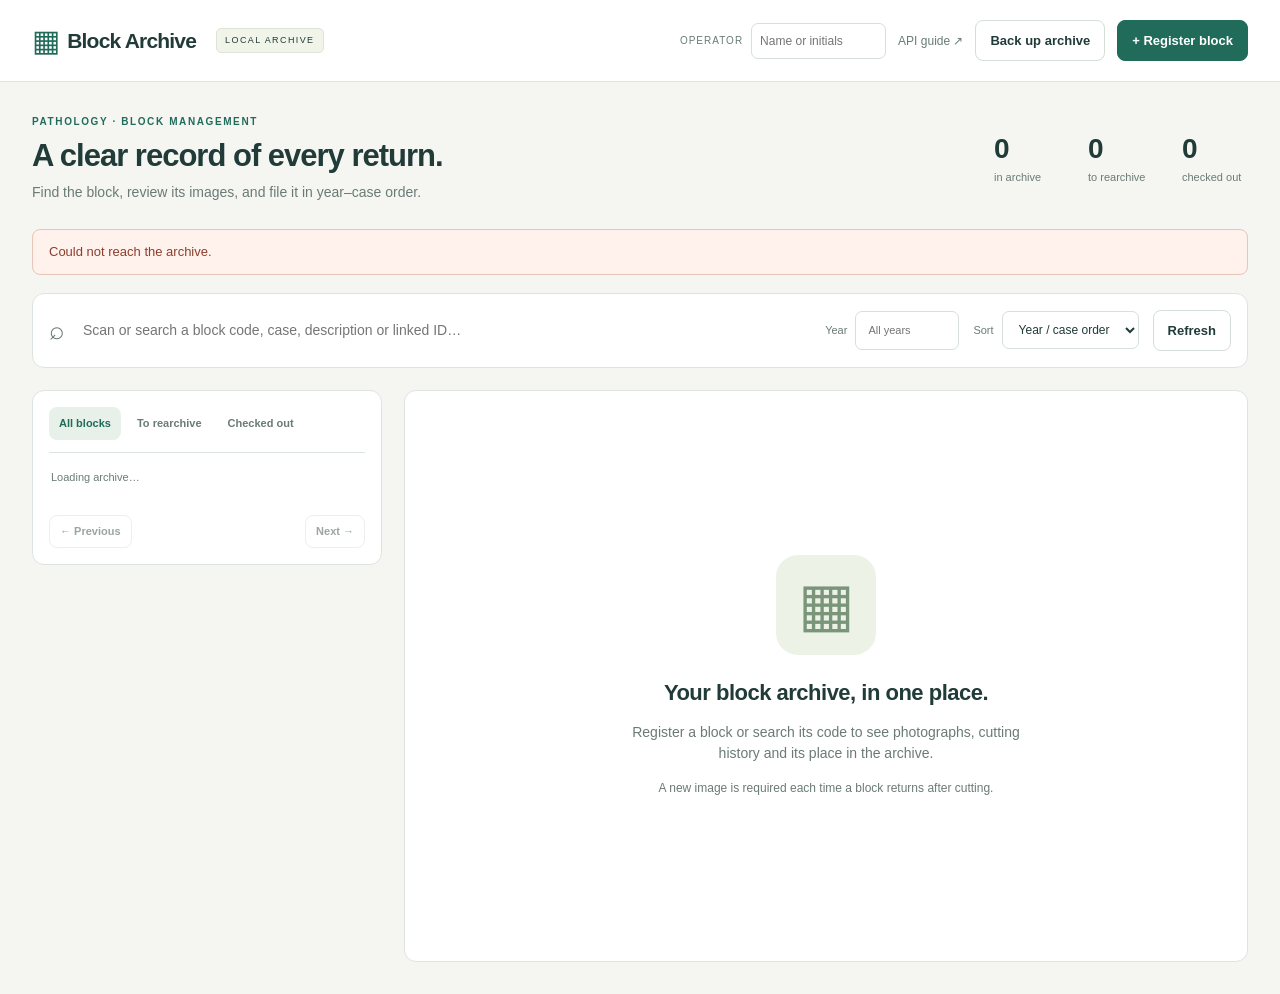
==== static/index.html @ cb8f8456 "Build pathology block archive with post-cut image workflow and versioned API" ====
<!doctype html>
<html lang="en">
<head><meta charset="utf-8"><meta name="viewport" content="width=device-width,initial-scale=1"><title>Block Archive</title><link rel="stylesheet" href="/static/style.css"><script defer src="/static/app.js"></script></head>
<body>
<header class="topbar"><a class="brand" href="/" aria-label="Block Archive home"><span class="brand-mark" aria-hidden="true">▦</span> Block Archive</a><span class="edition">LOCAL ARCHIVE</span><div class="header-actions"><label class="operator">Operator<input id="operator" placeholder="Name or initials" maxlength="80" autocomplete="off"></label><a href="/static/api.html" class="quiet-link">API guide ↗</a><a href="/api/v1/backup" class="button" download>Back up archive</a><button class="primary" id="newBlock">+ Register block</button></div></header>
<main>
<div class="page-heading"><div><p class="eyebrow">PATHOLOGY · BLOCK MANAGEMENT</p><h1>A clear record of every return.</h1><p class="muted">Find the block, review its images, and file it in year–case order.</p></div><div class="stats" aria-label="Archive totals"><div><strong id="archivedCount">0</strong><span>in archive</span></div><div><strong id="pendingCount">0</strong><span>to rearchive</span></div><div><strong id="outCount">0</strong><span>checked out</span></div></div></div>
<div id="message" role="status" aria-live="polite" hidden></div>
<section class="search-bar" aria-label="Search archive"><label class="search-field"><span aria-hidden="true">⌕</span><input id="search" type="search" placeholder="Scan or search a block code, case, description or linked ID…" aria-label="Search block archive" autocomplete="off"></label><label class="filter-label">Year<input id="year" type="number" min="1900" max="2199" placeholder="All years" aria-label="Filter archive year"></label><label class="filter-label">Sort<select id="sort"><option value="archive">Year / case order</option><option value="recent">Recent activity</option></select></label><button id="refresh" class="button">Refresh</button></section>
<div class="workspace">
<aside class="records-panel"><div class="tabs" role="group" aria-label="Filter by status"><button class="active" data-status="">All blocks</button><button data-status="awaiting_archive">To rearchive</button><button data-status="checked_out">Checked out</button></div><div class="results-heading"><span id="resultsCount">Loading archive…</span></div><div id="blockList" class="block-list"></div><div class="pagination"><button id="previous" disabled>← Previous</button><button id="next" disabled>Next →</button></div></aside>
<section id="record" class="record-panel" aria-label="Selected block"><div class="welcome"><div class="archive-symbol" aria-hidden="true">▦</div><h2>Your block archive, in one place.</h2><p>Register a block or search its code to see photographs, cutting history and its place in the archive.</p><p class="small">A new image is required each time a block returns after cutting.</p></div></section>
</div>
</main>
<dialog id="registerDialog"><form id="registerForm"><div class="dialog-heading"><div><p class="eyebrow">NEW ARCHIVE RECORD</p><h2>Register a block</h2></div><button type="button" class="icon-button" data-close="registerDialog" aria-label="Close registration">×</button></div><label>Full block code<input name="block_code" required maxlength="120" placeholder="e.g. TEST-2026-001234-B4" autocomplete="off"></label><p class="field-help">Include the block suffix if a case contains several blocks. This is the permanent lookup code.</p><div class="form-row"><label>Archive year<input name="archive_year" type="number" min="1900" max="2199" required></label><label>Case number<input name="case_number" inputmode="numeric" pattern="[0-9]{1,12}" maxlength="12" placeholder="001234" required></label></div><p class="field-help">The filing position follows your existing year–case sequence.</p><div class="form-row"><label>Subspecimen<input name="subspecimen" pattern="[A-Z]{1,4}" maxlength="4" placeholder="B" required></label><label>Cassette number<input name="cassette_number" type="number" min="1" max="9999" placeholder="4" required></label></div><label>Cassette contents / description<input name="description" maxlength="2000" placeholder="Optional description to help find this block"></label><p class="form-error" role="alert"></p><div class="dialog-actions"><button type="button" data-close="registerDialog">Cancel</button><button class="primary" data-mutate>Register block</button></div></form></dialog>
<dialog id="linkDialog"><form id="linkForm"><div class="dialog-heading"><div><p class="eyebrow">LINK OTHER DATA</p><h2>Add a data reference</h2></div><button type="button" class="icon-button" data-close="linkDialog" aria-label="Close data reference">×</button></div><label>System or dataset<input name="system" maxlength="80" placeholder="e.g. Slide archive or Research dataset" required></label><label>Record ID in that system<input name="external_id" maxlength="200" required></label><label>Record URL<input name="url" type="url" placeholder="https://… (optional)"></label><p class="field-help">References are searchable. Adding a link does not send data to that system.</p><p class="form-error" role="alert"></p><div class="dialog-actions"><button type="button" data-close="linkDialog">Cancel</button><button class="primary" data-mutate>Save reference</button></div></form></dialog>
</body></html>
---- static/style.css ----
:root{font-family:Inter,-apple-system,BlinkMacSystemFont,"Segoe UI",sans-serif;color:#203b38;background:#f5f6f2;font-synthesis:none;line-height:1.5;--ink:#203b38;--muted:#6a7b76;--teal:#216b5b;--line:#dde4de;--amber:#986522}*{box-sizing:border-box}body{margin:0}button,input,select,textarea{font:inherit}button,.button{border:1px solid #d4ded7;background:white;color:var(--ink);border-radius:8px;padding:10px 14px;font-size:13px;font-weight:600;cursor:pointer;text-decoration:none;display:inline-flex;align-items:center;justify-content:center;gap:6px}button:hover,.button:hover{background:#f0f5ef}button:disabled{opacity:.45;cursor:not-allowed}.primary{background:var(--teal);color:#fff;border-color:var(--teal)}.primary:hover{background:#185344}.topbar{background:#fff;border-bottom:1px solid var(--line);display:flex;align-items:center;gap:20px;padding:18px 32px}.brand{font-size:21px;font-weight:750;letter-spacing:-.8px;color:var(--ink);text-decoration:none;white-space:nowrap;display:flex;gap:8px;align-items:center}.brand-mark{font-size:30px;color:var(--teal)}.edition{font-size:9px;letter-spacing:1.4px;border:1px solid #dbe4d5;background:#f1f5e9;border-radius:5px;padding:5px 8px;white-space:nowrap}.header-actions{margin-left:auto;display:flex;align-items:center;gap:12px}.quiet-link{font-size:12px;color:var(--muted);text-decoration:none}.operator{font-size:10px;color:var(--muted);display:flex;align-items:center;gap:8px;text-transform:uppercase;letter-spacing:1px}.operator input{width:135px;font-size:12px;padding:8px;letter-spacing:0}input,select,textarea{border:1px solid #d6dfd8;border-radius:7px;background:white;padding:10px 12px;color:var(--ink);min-width:0}input:focus,select:focus,textarea:focus{outline:2px solid #74a895;outline-offset:2px}button:focus-visible,a:focus-visible{outline:3px solid #bf975e;outline-offset:3px}main{max-width:1500px;margin:0 auto;padding:32px}.page-heading{display:flex;align-items:center;justify-content:space-between;gap:24px;margin-bottom:26px}h1{font-size:31px;line-height:1.2;letter-spacing:-1px;margin:8px 0}h2{font-size:22px;line-height:1.25;letter-spacing:-.5px;margin:0}h3{font-size:15px;margin:0}p{margin:0}.eyebrow{font-size:10px;letter-spacing:1.6px;font-weight:700;color:var(--teal)}.muted{color:var(--muted);font-size:14px}.stats{display:flex;gap:28px}.stats>div{display:flex;flex-direction:column;min-width:66px}.stats strong{font-size:28px;font-weight:650;line-height:1.2}.stats span{font-size:11px;color:var(--muted);margin-top:4px}.search-bar{display:flex;gap:14px;align-items:center;padding:16px;background:white;border:1px solid var(--line);border-radius:12px;margin-bottom:22px}.search-field{display:flex;align-items:center;gap:10px;flex:1;min-width:150px}.search-field span{font-size:26px;color:var(--muted)}.search-field input{border:0;width:100%;font-size:14px;padding:8px}.filter-label{font-size:11px;display:flex;align-items:center;gap:8px;color:var(--muted)}.filter-label input{width:104px}.filter-label select{font-size:12px}.workspace{display:grid;grid-template-columns:350px minmax(0,1fr);gap:22px;align-items:start}.records-panel,.record-panel{border:1px solid var(--line);border-radius:12px;background:white;overflow:hidden}.records-panel{padding:16px}.tabs{display:flex;border-bottom:1px solid var(--line);gap:6px;padding-bottom:12px}.tabs button{border:0;padding:8px 10px;font-size:11px;background:transparent;color:var(--muted)}.tabs button.active{background:#e8f1e9;color:var(--teal)}.results-heading{font-size:11px;color:var(--muted);padding:16px 2px 12px}.block-list{display:flex;flex-direction:column;gap:8px;max-height:900px;overflow:auto}.block-card{width:100%;display:flex;text-align:left;justify-content:flex-start;gap:12px;padding:12px;border-color:transparent;border-radius:9px;min-width:0}.block-card.selected{border-color:#8bb5a2;background:#f0f6f0}.block-card>div{min-width:0;flex:1}.block-card strong{font-size:13px;display:block;overflow-wrap:anywhere}.block-card small{display:block;color:var(--muted);font-size:11px;font-weight:400;margin:3px 0}.thumb,.thumb-placeholder{width:64px;height:66px;border-radius:6px;object-fit:cover;background:#eff1e9;flex-shrink:0}.thumb-placeholder{display:grid;place-items:center;font-size:23px;color:#adb8a9}.badge{display:inline-flex;align-items:center;border-radius:5px;padding:3px 6px;font-size:10px;font-weight:600;background:#f1f3ef;color:#596c64;white-space:nowrap}.badge.archived{background:#eaf3e7;color:#417341}.badge.checked_out{background:#f3ede2;color:#936923}.badge.awaiting_archive{background:#e8f0f3;color:#396a7e}.pagination{display:flex;justify-content:space-between;margin-top:18px}.pagination button{font-size:11px;padding:7px 10px}.record-panel{min-height:570px}.welcome{min-height:570px;display:flex;flex-direction:column;align-items:center;justify-content:center;text-align:center;padding:45px;gap:15px;color:var(--muted)}.welcome h2{color:var(--ink)}.welcome p{max-width:420px;font-size:14px}.welcome .small{font-size:12px}.archive-symbol{font-size:60px;color:#79957a;background:#edf2e7;width:100px;height:100px;border-radius:22px;display:grid;place-items:center;margin-bottom:9px}.record-header{display:flex;align-items:flex-start;justify-content:space-between;padding:24px 26px 20px;border-bottom:1px solid var(--line);gap:14px}.record-header h2{overflow-wrap:anywhere;margin-top:5px}.record-header .muted{margin-top:6px;overflow-wrap:anywhere}.record-tools{display:flex;gap:7px;flex-wrap:wrap;justify-content:flex-end}.record-tools button,.record-tools a{font-size:11px;padding:8px 10px}.record-body{padding:24px;display:grid;grid-template-columns:minmax(0,1.15fr) minmax(235px,.85fr);gap:24px}.hero-frame{aspect-ratio:4/3;background:#f0f2eb;border:1px solid #e1e7dd;border-radius:9px;display:grid;place-items:center;overflow:hidden}.hero-frame img{width:100%;height:100%;object-fit:contain}.hero-placeholder{text-align:center;color:#8a9a8a;font-size:13px;padding:24px}.hero-placeholder span{font-size:46px;display:block;margin-bottom:10px}.photo-caption{font-size:11px;color:var(--muted);margin:10px 0;display:flex;justify-content:space-between;gap:8px}.photo-caption a{color:var(--teal)}.photo-strip{display:flex;gap:7px;overflow:auto;padding:3px 0 8px}.photo-strip button{padding:3px;flex-shrink:0;display:block}.photo-strip button.selected{border-color:var(--teal);background:#e9f2e8}.photo-strip img{width:56px;height:52px;object-fit:cover;border-radius:4px;display:block}.photo-strip small{font-size:9px;color:var(--muted);display:block;margin:4px 0 0}.filing-position{padding:16px;border:1px solid var(--line);border-radius:9px;margin-bottom:14px}.filing-position p{font-size:10px;color:var(--muted);text-transform:uppercase;letter-spacing:1px}.filing-position strong{font-size:24px;letter-spacing:-.6px;display:block;margin:5px 0}.filing-position small{font-size:11px;color:var(--muted)}.workflow{padding:18px;background:#f1f5ed;border-radius:9px}.workflow p{font-size:12px;color:#667963;margin:8px 0 14px}.workflow button{width:100%;margin-top:12px}.workflow label{font-size:12px;display:block}.workflow input[type=file]{font-size:10px;width:100%;margin-top:8px;padding:8px}.workflow textarea{display:block;width:100%;font-size:12px;min-height:65px;resize:vertical;margin-top:7px}.ready{font-size:11px;color:#3b714c;border-left:3px solid #8cae82;padding-left:9px;margin:12px 0}.section-divider{border-top:1px solid var(--line);padding:22px 26px}.section-title{display:flex;align-items:center;justify-content:space-between;margin-bottom:13px}.section-title button{font-size:11px;padding:6px 9px}.external-links{display:flex;gap:8px;flex-wrap:wrap}.external-link{border:1px solid var(--line);padding:9px 12px;border-radius:7px;font-size:12px;color:var(--ink);text-decoration:none;overflow-wrap:anywhere}.external-link small{display:block;font-size:10px;color:var(--muted)}.empty-note{color:var(--muted);font-size:12px}.history{list-style:none;padding:0;margin:0;max-height:320px;overflow:auto}.history li{padding:10px 0 10px 18px;border-left:2px solid #dce6d6;position:relative;margin-left:4px;font-size:12px}.history li:before{content:'';width:7px;height:7px;background:#8aaa8b;border:2px solid white;border-radius:50%;position:absolute;left:-5px;top:16px}.history time{font-size:10px;color:var(--muted)}.history p{color:var(--muted);font-size:11px;overflow-wrap:anywhere}.history strong{font-weight:600}.description-form textarea{width:100%;font-size:12px;resize:vertical;min-height:70px}.description-form button{margin-top:8px;font-size:11px}dialog{border:1px solid var(--line);border-radius:14px;padding:28px;width:min(480px,calc(100% - 24px));color:var(--ink);box-shadow:0 20px 70px #16392d25}dialog::backdrop{background:#193b314b;backdrop-filter:blur(3px)}.dialog-heading{display:flex;justify-content:space-between;gap:14px;margin-bottom:22px}.dialog-heading h2{margin-top:6px}.icon-button{font-size:24px;background:none;border:0;padding:0 7px}.dialog-actions{display:flex;justify-content:flex-end;gap:9px;margin-top:24px}form>label{display:block;margin:16px 0;font-size:12px;font-weight:600}form>label input,.form-row input{display:block;width:100%;margin-top:6px;font-weight:400} .form-row{display:grid;grid-template-columns:1fr 1fr;gap:16px}.form-row label{font-size:12px;font-weight:600}.field-help{font-size:11px;color:var(--muted);margin:-5px 0 16px}.form-error{font-size:12px;color:#9d4634;margin-top:10px}#message{padding:12px 16px;background:#e9f2e6;border:1px solid #c3d8bd;border-radius:8px;margin-bottom:18px;font-size:13px}#message.error{color:#8b3e2d;background:#fff1eb;border-color:#e8c6b7}[hidden]{display:none!important}.api-content{max-width:900px}.api-content h2{margin:30px 0 14px}.api-content p{margin:12px 0}.api-content pre{padding:18px;background:#e9eee6;border-radius:10px;overflow:auto;font-size:12px}.api-content table{border-collapse:collapse;width:100%;font-size:13px}.api-content td,.api-content th{border-bottom:1px solid var(--line);text-align:left;padding:12px 8px}.api-content code{overflow-wrap:anywhere}
@media(min-width:1600px){.workspace{grid-template-columns:380px minmax(0,1fr)}}@media(max-width:1150px){.topbar{flex-wrap:wrap;padding:16px 24px}.header-actions{gap:9px}.edition{display:none}.workspace{grid-template-columns:310px minmax(0,1fr)}.record-body{grid-template-columns:1fr}.stats{gap:16px}.record-header{flex-wrap:wrap}h1{font-size:27px}}@media(max-width:800px){main{padding:22px 16px}.topbar{padding:12px 16px;gap:12px}.header-actions{margin:0;flex-wrap:wrap;width:100%}.operator{margin-right:auto}.operator input{width:120px}.page-heading{display:block}.stats{margin-top:20px;gap:34px}.search-bar{flex-wrap:wrap;padding:12px}.search-field{flex-basis:100%}.filter-label{flex:1}.workspace{grid-template-columns:1fr}.block-list{max-height:340px}.record-body{grid-template-columns:minmax(0,1.1fr) minmax(220px,.9fr)}.welcome{min-height:340px;padding:28px}.record-panel{min-height:340px}}@media(max-width:550px){.record-body{grid-template-columns:1fr;padding:18px}.record-header,.section-divider{padding:18px}.stats{justify-content:space-between}.header-actions>.button{font-size:11px}.record-tools{justify-content:flex-start}.search-bar #refresh{padding:8px}.filter-label{gap:5px}.filter-label select{max-width:160px}.page-heading .muted{font-size:13px}.brand{font-size:20px}}
.current-case-block{border-color:#79a690;background:#ecf4e9}
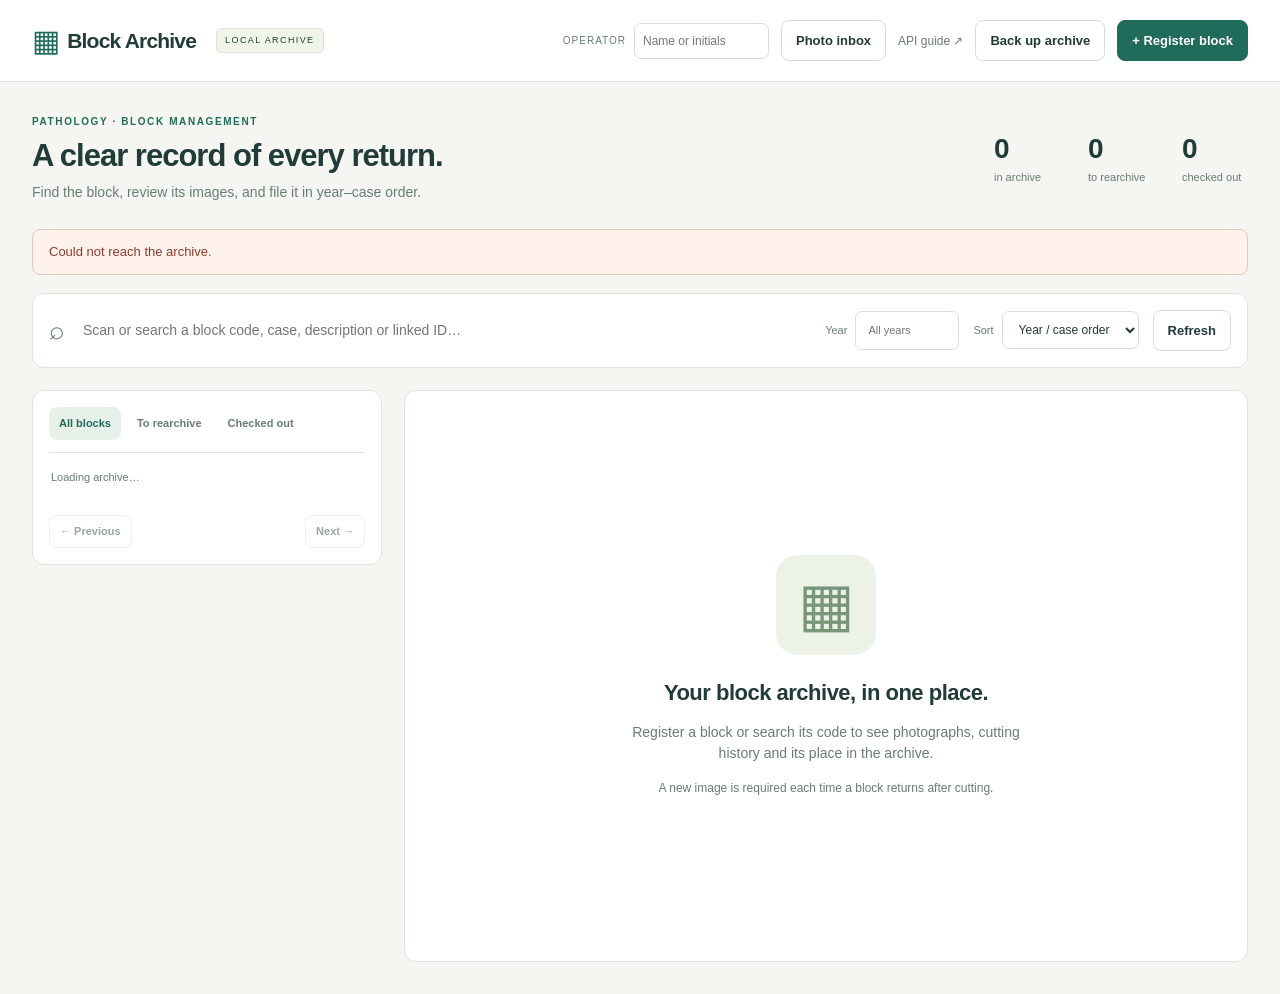
==== commit 1f04ee81: "Add private historical photo inbox with local label search" ====
--- a/static/index.html
+++ b/static/index.html
@@ -2,7 +2,7 @@
 <html lang="en">
 <head><meta charset="utf-8"><meta name="viewport" content="width=device-width,initial-scale=1"><title>Block Archive</title><link rel="stylesheet" href="/static/style.css"><script defer src="/static/app.js"></script></head>
 <body>
-<header class="topbar"><a class="brand" href="/" aria-label="Block Archive home"><span class="brand-mark" aria-hidden="true">▦</span> Block Archive</a><span class="edition">LOCAL ARCHIVE</span><div class="header-actions"><label class="operator">Operator<input id="operator" placeholder="Name or initials" maxlength="80" autocomplete="off"></label><a href="/static/api.html" class="quiet-link">API guide ↗</a><a href="/api/v1/backup" class="button" download>Back up archive</a><button class="primary" id="newBlock">+ Register block</button></div></header>
+<header class="topbar"><a class="brand" href="/" aria-label="Block Archive home"><span class="brand-mark" aria-hidden="true">▦</span> Block Archive</a><span class="edition">LOCAL ARCHIVE</span><div class="header-actions"><label class="operator">Operator<input id="operator" placeholder="Name or initials" maxlength="80" autocomplete="off"></label><a href="/imports" class="button" id="photoInbox">Photo inbox</a><a href="/static/api.html" class="quiet-link">API guide ↗</a><a href="/api/v1/backup" class="button" download>Back up archive</a><button class="primary" id="newBlock">+ Register block</button></div></header>
 <main>
 <div class="page-heading"><div><p class="eyebrow">PATHOLOGY · BLOCK MANAGEMENT</p><h1>A clear record of every return.</h1><p class="muted">Find the block, review its images, and file it in year–case order.</p></div><div class="stats" aria-label="Archive totals"><div><strong id="archivedCount">0</strong><span>in archive</span></div><div><strong id="pendingCount">0</strong><span>to rearchive</span></div><div><strong id="outCount">0</strong><span>checked out</span></div></div></div>
 <div id="message" role="status" aria-live="polite" hidden></div>
--- a/static/style.css
+++ b/static/style.css
@@ -1,3 +1,4 @@
 :root{font-family:Inter,-apple-system,BlinkMacSystemFont,"Segoe UI",sans-serif;color:#203b38;background:#f5f6f2;font-synthesis:none;line-height:1.5;--ink:#203b38;--muted:#6a7b76;--teal:#216b5b;--line:#dde4de;--amber:#986522}*{box-sizing:border-box}body{margin:0}button,input,select,textarea{font:inherit}button,.button{border:1px solid #d4ded7;background:white;color:var(--ink);border-radius:8px;padding:10px 14px;font-size:13px;font-weight:600;cursor:pointer;text-decoration:none;display:inline-flex;align-items:center;justify-content:center;gap:6px}button:hover,.button:hover{background:#f0f5ef}button:disabled{opacity:.45;cursor:not-allowed}.primary{background:var(--teal);color:#fff;border-color:var(--teal)}.primary:hover{background:#185344}.topbar{background:#fff;border-bottom:1px solid var(--line);display:flex;align-items:center;gap:20px;padding:18px 32px}.brand{font-size:21px;font-weight:750;letter-spacing:-.8px;color:var(--ink);text-decoration:none;white-space:nowrap;display:flex;gap:8px;align-items:center}.brand-mark{font-size:30px;color:var(--teal)}.edition{font-size:9px;letter-spacing:1.4px;border:1px solid #dbe4d5;background:#f1f5e9;border-radius:5px;padding:5px 8px;white-space:nowrap}.header-actions{margin-left:auto;display:flex;align-items:center;gap:12px}.quiet-link{font-size:12px;color:var(--muted);text-decoration:none}.operator{font-size:10px;color:var(--muted);display:flex;align-items:center;gap:8px;text-transform:uppercase;letter-spacing:1px}.operator input{width:135px;font-size:12px;padding:8px;letter-spacing:0}input,select,textarea{border:1px solid #d6dfd8;border-radius:7px;background:white;padding:10px 12px;color:var(--ink);min-width:0}input:focus,select:focus,textarea:focus{outline:2px solid #74a895;outline-offset:2px}button:focus-visible,a:focus-visible{outline:3px solid #bf975e;outline-offset:3px}main{max-width:1500px;margin:0 auto;padding:32px}.page-heading{display:flex;align-items:center;justify-content:space-between;gap:24px;margin-bottom:26px}h1{font-size:31px;line-height:1.2;letter-spacing:-1px;margin:8px 0}h2{font-size:22px;line-height:1.25;letter-spacing:-.5px;margin:0}h3{font-size:15px;margin:0}p{margin:0}.eyebrow{font-size:10px;letter-spacing:1.6px;font-weight:700;color:var(--teal)}.muted{color:var(--muted);font-size:14px}.stats{display:flex;gap:28px}.stats>div{display:flex;flex-direction:column;min-width:66px}.stats strong{font-size:28px;font-weight:650;line-height:1.2}.stats span{font-size:11px;color:var(--muted);margin-top:4px}.search-bar{display:flex;gap:14px;align-items:center;padding:16px;background:white;border:1px solid var(--line);border-radius:12px;margin-bottom:22px}.search-field{display:flex;align-items:center;gap:10px;flex:1;min-width:150px}.search-field span{font-size:26px;color:var(--muted)}.search-field input{border:0;width:100%;font-size:14px;padding:8px}.filter-label{font-size:11px;display:flex;align-items:center;gap:8px;color:var(--muted)}.filter-label input{width:104px}.filter-label select{font-size:12px}.workspace{display:grid;grid-template-columns:350px minmax(0,1fr);gap:22px;align-items:start}.records-panel,.record-panel{border:1px solid var(--line);border-radius:12px;background:white;overflow:hidden}.records-panel{padding:16px}.tabs{display:flex;border-bottom:1px solid var(--line);gap:6px;padding-bottom:12px}.tabs button{border:0;padding:8px 10px;font-size:11px;background:transparent;color:var(--muted)}.tabs button.active{background:#e8f1e9;color:var(--teal)}.results-heading{font-size:11px;color:var(--muted);padding:16px 2px 12px}.block-list{display:flex;flex-direction:column;gap:8px;max-height:900px;overflow:auto}.block-card{width:100%;display:flex;text-align:left;justify-content:flex-start;gap:12px;padding:12px;border-color:transparent;border-radius:9px;min-width:0}.block-card.selected{border-color:#8bb5a2;background:#f0f6f0}.block-card>div{min-width:0;flex:1}.block-card strong{font-size:13px;display:block;overflow-wrap:anywhere}.block-card small{display:block;color:var(--muted);font-size:11px;font-weight:400;margin:3px 0}.thumb,.thumb-placeholder{width:64px;height:66px;border-radius:6px;object-fit:cover;background:#eff1e9;flex-shrink:0}.thumb-placeholder{display:grid;place-items:center;font-size:23px;color:#adb8a9}.badge{display:inline-flex;align-items:center;border-radius:5px;padding:3px 6px;font-size:10px;font-weight:600;background:#f1f3ef;color:#596c64;white-space:nowrap}.badge.archived{background:#eaf3e7;color:#417341}.badge.checked_out{background:#f3ede2;color:#936923}.badge.awaiting_archive{background:#e8f0f3;color:#396a7e}.pagination{display:flex;justify-content:space-between;margin-top:18px}.pagination button{font-size:11px;padding:7px 10px}.record-panel{min-height:570px}.welcome{min-height:570px;display:flex;flex-direction:column;align-items:center;justify-content:center;text-align:center;padding:45px;gap:15px;color:var(--muted)}.welcome h2{color:var(--ink)}.welcome p{max-width:420px;font-size:14px}.welcome .small{font-size:12px}.archive-symbol{font-size:60px;color:#79957a;background:#edf2e7;width:100px;height:100px;border-radius:22px;display:grid;place-items:center;margin-bottom:9px}.record-header{display:flex;align-items:flex-start;justify-content:space-between;padding:24px 26px 20px;border-bottom:1px solid var(--line);gap:14px}.record-header h2{overflow-wrap:anywhere;margin-top:5px}.record-header .muted{margin-top:6px;overflow-wrap:anywhere}.record-tools{display:flex;gap:7px;flex-wrap:wrap;justify-content:flex-end}.record-tools button,.record-tools a{font-size:11px;padding:8px 10px}.record-body{padding:24px;display:grid;grid-template-columns:minmax(0,1.15fr) minmax(235px,.85fr);gap:24px}.hero-frame{aspect-ratio:4/3;background:#f0f2eb;border:1px solid #e1e7dd;border-radius:9px;display:grid;place-items:center;overflow:hidden}.hero-frame img{width:100%;height:100%;object-fit:contain}.hero-placeholder{text-align:center;color:#8a9a8a;font-size:13px;padding:24px}.hero-placeholder span{font-size:46px;display:block;margin-bottom:10px}.photo-caption{font-size:11px;color:var(--muted);margin:10px 0;display:flex;justify-content:space-between;gap:8px}.photo-caption a{color:var(--teal)}.photo-strip{display:flex;gap:7px;overflow:auto;padding:3px 0 8px}.photo-strip button{padding:3px;flex-shrink:0;display:block}.photo-strip button.selected{border-color:var(--teal);background:#e9f2e8}.photo-strip img{width:56px;height:52px;object-fit:cover;border-radius:4px;display:block}.photo-strip small{font-size:9px;color:var(--muted);display:block;margin:4px 0 0}.filing-position{padding:16px;border:1px solid var(--line);border-radius:9px;margin-bottom:14px}.filing-position p{font-size:10px;color:var(--muted);text-transform:uppercase;letter-spacing:1px}.filing-position strong{font-size:24px;letter-spacing:-.6px;display:block;margin:5px 0}.filing-position small{font-size:11px;color:var(--muted)}.workflow{padding:18px;background:#f1f5ed;border-radius:9px}.workflow p{font-size:12px;color:#667963;margin:8px 0 14px}.workflow button{width:100%;margin-top:12px}.workflow label{font-size:12px;display:block}.workflow input[type=file]{font-size:10px;width:100%;margin-top:8px;padding:8px}.workflow textarea{display:block;width:100%;font-size:12px;min-height:65px;resize:vertical;margin-top:7px}.ready{font-size:11px;color:#3b714c;border-left:3px solid #8cae82;padding-left:9px;margin:12px 0}.section-divider{border-top:1px solid var(--line);padding:22px 26px}.section-title{display:flex;align-items:center;justify-content:space-between;margin-bottom:13px}.section-title button{font-size:11px;padding:6px 9px}.external-links{display:flex;gap:8px;flex-wrap:wrap}.external-link{border:1px solid var(--line);padding:9px 12px;border-radius:7px;font-size:12px;color:var(--ink);text-decoration:none;overflow-wrap:anywhere}.external-link small{display:block;font-size:10px;color:var(--muted)}.empty-note{color:var(--muted);font-size:12px}.history{list-style:none;padding:0;margin:0;max-height:320px;overflow:auto}.history li{padding:10px 0 10px 18px;border-left:2px solid #dce6d6;position:relative;margin-left:4px;font-size:12px}.history li:before{content:'';width:7px;height:7px;background:#8aaa8b;border:2px solid white;border-radius:50%;position:absolute;left:-5px;top:16px}.history time{font-size:10px;color:var(--muted)}.history p{color:var(--muted);font-size:11px;overflow-wrap:anywhere}.history strong{font-weight:600}.description-form textarea{width:100%;font-size:12px;resize:vertical;min-height:70px}.description-form button{margin-top:8px;font-size:11px}dialog{border:1px solid var(--line);border-radius:14px;padding:28px;width:min(480px,calc(100% - 24px));color:var(--ink);box-shadow:0 20px 70px #16392d25}dialog::backdrop{background:#193b314b;backdrop-filter:blur(3px)}.dialog-heading{display:flex;justify-content:space-between;gap:14px;margin-bottom:22px}.dialog-heading h2{margin-top:6px}.icon-button{font-size:24px;background:none;border:0;padding:0 7px}.dialog-actions{display:flex;justify-content:flex-end;gap:9px;margin-top:24px}form>label{display:block;margin:16px 0;font-size:12px;font-weight:600}form>label input,.form-row input{display:block;width:100%;margin-top:6px;font-weight:400} .form-row{display:grid;grid-template-columns:1fr 1fr;gap:16px}.form-row label{font-size:12px;font-weight:600}.field-help{font-size:11px;color:var(--muted);margin:-5px 0 16px}.form-error{font-size:12px;color:#9d4634;margin-top:10px}#message{padding:12px 16px;background:#e9f2e6;border:1px solid #c3d8bd;border-radius:8px;margin-bottom:18px;font-size:13px}#message.error{color:#8b3e2d;background:#fff1eb;border-color:#e8c6b7}[hidden]{display:none!important}.api-content{max-width:900px}.api-content h2{margin:30px 0 14px}.api-content p{margin:12px 0}.api-content pre{padding:18px;background:#e9eee6;border-radius:10px;overflow:auto;font-size:12px}.api-content table{border-collapse:collapse;width:100%;font-size:13px}.api-content td,.api-content th{border-bottom:1px solid var(--line);text-align:left;padding:12px 8px}.api-content code{overflow-wrap:anywhere}
 @media(min-width:1600px){.workspace{grid-template-columns:380px minmax(0,1fr)}}@media(max-width:1150px){.topbar{flex-wrap:wrap;padding:16px 24px}.header-actions{gap:9px}.edition{display:none}.workspace{grid-template-columns:310px minmax(0,1fr)}.record-body{grid-template-columns:1fr}.stats{gap:16px}.record-header{flex-wrap:wrap}h1{font-size:27px}}@media(max-width:800px){main{padding:22px 16px}.topbar{padding:12px 16px;gap:12px}.header-actions{margin:0;flex-wrap:wrap;width:100%}.operator{margin-right:auto}.operator input{width:120px}.page-heading{display:block}.stats{margin-top:20px;gap:34px}.search-bar{flex-wrap:wrap;padding:12px}.search-field{flex-basis:100%}.filter-label{flex:1}.workspace{grid-template-columns:1fr}.block-list{max-height:340px}.record-body{grid-template-columns:minmax(0,1.1fr) minmax(220px,.9fr)}.welcome{min-height:340px;padding:28px}.record-panel{min-height:340px}}@media(max-width:550px){.record-body{grid-template-columns:1fr;padding:18px}.record-header,.section-divider{padding:18px}.stats{justify-content:space-between}.header-actions>.button{font-size:11px}.record-tools{justify-content:flex-start}.search-bar #refresh{padding:8px}.filter-label{gap:5px}.filter-label select{max-width:160px}.page-heading .muted{font-size:13px}.brand{font-size:20px}}
 .current-case-block{border-color:#79a690;background:#ecf4e9}
+.label-reading{white-space:pre-wrap;overflow-wrap:anywhere;font:12px/1.65 inherit;background:#f5f6f2;padding:12px;border-radius:8px;max-height:360px;overflow:auto}#newFields{margin-top:16px}#newFields .form-row{margin:14px 0}#newFields>label{display:block;font-size:12px;margin:14px 0}#newFields>label input{display:block;width:100%}.confirm-check{display:flex;gap:9px;align-items:flex-start}.confirm-check input{width:auto;flex-shrink:0;margin:4px 0 0}#match{margin:12px 0}#confirmForm h3{margin-bottom:10px}
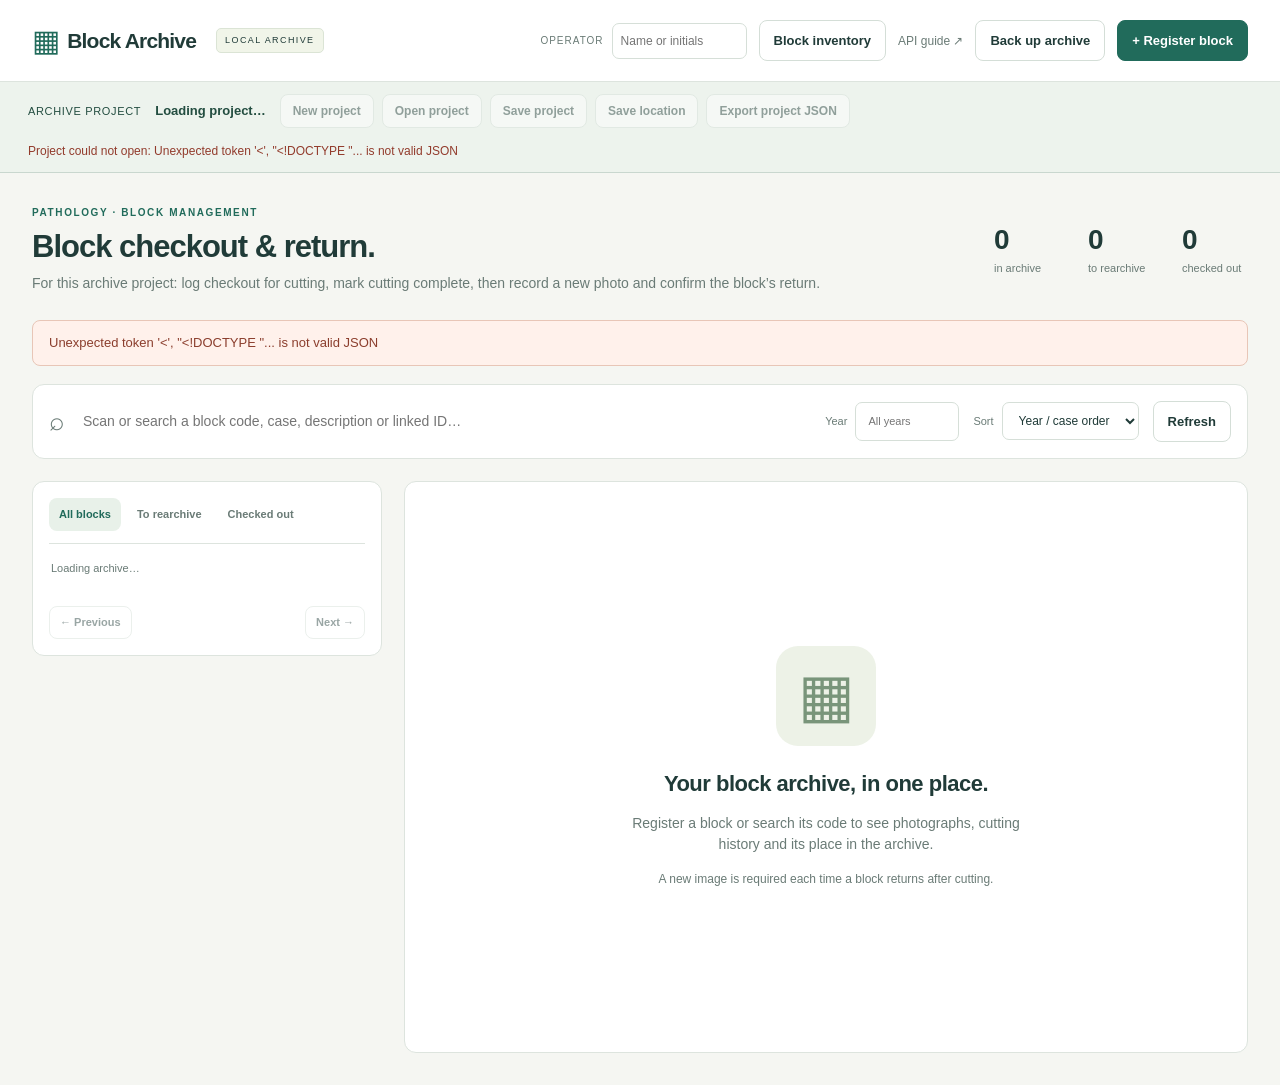
==== commit 304dabc1: "Release v1.0.0: integrated block inventory and spatial experiment planning" ====
--- a/static/index.html
+++ b/static/index.html
@@ -1,10 +1,10 @@
 <!doctype html>
 <html lang="en">
-<head><meta charset="utf-8"><meta name="viewport" content="width=device-width,initial-scale=1"><title>Block Archive</title><link rel="stylesheet" href="/static/style.css"><script defer src="/static/app.js"></script></head>
+<head><meta charset="utf-8"><meta name="viewport" content="width=device-width,initial-scale=1"><title>Block Archive</title><link rel="stylesheet" href="/static/style.css"><link rel="stylesheet" href="/static/project-workspace.css"><script defer src="/planner/geometry.js"></script><script defer src="/planner/project-format.js"></script><script defer src="/static/project-workspace.js"></script><script defer src="/static/app.js"></script></head>
 <body>
-<header class="topbar"><a class="brand" href="/" aria-label="Block Archive home"><span class="brand-mark" aria-hidden="true">▦</span> Block Archive</a><span class="edition">LOCAL ARCHIVE</span><div class="header-actions"><label class="operator">Operator<input id="operator" placeholder="Name or initials" maxlength="80" autocomplete="off"></label><a href="/imports" class="button" id="photoInbox">Photo inbox</a><a href="/static/api.html" class="quiet-link">API guide ↗</a><a href="/api/v1/backup" class="button" download>Back up archive</a><button class="primary" id="newBlock">+ Register block</button></div></header>
+<header class="topbar"><a class="brand" href="/" aria-label="Block Archive home"><span class="brand-mark" aria-hidden="true">▦</span> Block Archive</a><span class="edition">LOCAL ARCHIVE</span><div class="header-actions"><label class="operator">Operator<input id="operator" placeholder="Name or initials" maxlength="80" autocomplete="off"></label><a href="/" class="button">Block inventory</a><a href="/static/api.html" class="quiet-link">API guide ↗</a><a href="/api/v1/backup" class="button" download>Back up archive</a><button class="primary" id="newBlock">+ Register block</button></div></header>
 <main>
-<div class="page-heading"><div><p class="eyebrow">PATHOLOGY · BLOCK MANAGEMENT</p><h1>A clear record of every return.</h1><p class="muted">Find the block, review its images, and file it in year–case order.</p></div><div class="stats" aria-label="Archive totals"><div><strong id="archivedCount">0</strong><span>in archive</span></div><div><strong id="pendingCount">0</strong><span>to rearchive</span></div><div><strong id="outCount">0</strong><span>checked out</span></div></div></div>
+<div class="page-heading"><div><p class="eyebrow">PATHOLOGY · BLOCK MANAGEMENT</p><h1>Block checkout & return.</h1><p class="muted">For this archive project: log checkout for cutting, mark cutting complete, then record a new photo and confirm the block’s return.</p></div><div class="stats" aria-label="Archive totals"><div><strong id="archivedCount">0</strong><span>in archive</span></div><div><strong id="pendingCount">0</strong><span>to rearchive</span></div><div><strong id="outCount">0</strong><span>checked out</span></div></div></div>
 <div id="message" role="status" aria-live="polite" hidden></div>
 <section class="search-bar" aria-label="Search archive"><label class="search-field"><span aria-hidden="true">⌕</span><input id="search" type="search" placeholder="Scan or search a block code, case, description or linked ID…" aria-label="Search block archive" autocomplete="off"></label><label class="filter-label">Year<input id="year" type="number" min="1900" max="2199" placeholder="All years" aria-label="Filter archive year"></label><label class="filter-label">Sort<select id="sort"><option value="archive">Year / case order</option><option value="recent">Recent activity</option></select></label><button id="refresh" class="button">Refresh</button></section>
 <div class="workspace">
--- a/static/project-workspace.css
+++ b/static/project-workspace.css
@@ -0,0 +1,3 @@
+.project-bar{display:flex;align-items:center;gap:14px;flex-wrap:wrap;padding:12px 28px;background:#edf3ed;border-bottom:1px solid #c9d7cf;font-size:13px;color:#234d40}.project-bar>strong{max-width:320px;overflow-wrap:anywhere}.project-actions{display:flex;gap:8px;align-items:center;flex-wrap:wrap}.project-bar button{font-size:12px;padding:7px 12px}.project-status{font-size:12px;color:#456658}.project-error{color:#923b2c}.project-dialog{width:min(580px,calc(100vw - 32px));box-sizing:border-box;padding:24px;border:1px solid #b9cdbf;border-radius:14px;color:#234d40}.project-dialog label{display:block}.project-dialog label input:not([hidden]){display:block;width:100%;box-sizing:border-box;margin:8px 0 18px;padding:10px}.project-list{display:grid;gap:8px;max-height:40vh;overflow:auto;margin:16px 0}.project-list button{text-align:left;white-space:normal;overflow-wrap:anywhere}.project-dialog::backdrop{background:#102b2466}@media(max-width:600px){.project-bar{padding:12px 16px;gap:8px}.project-bar>strong{flex-basis:100%}}
+
+.project-scope{font-size:11px;text-transform:uppercase;letter-spacing:.06em}.project-actions a.button{font-size:12px;padding:7px 12px;text-decoration:none}
